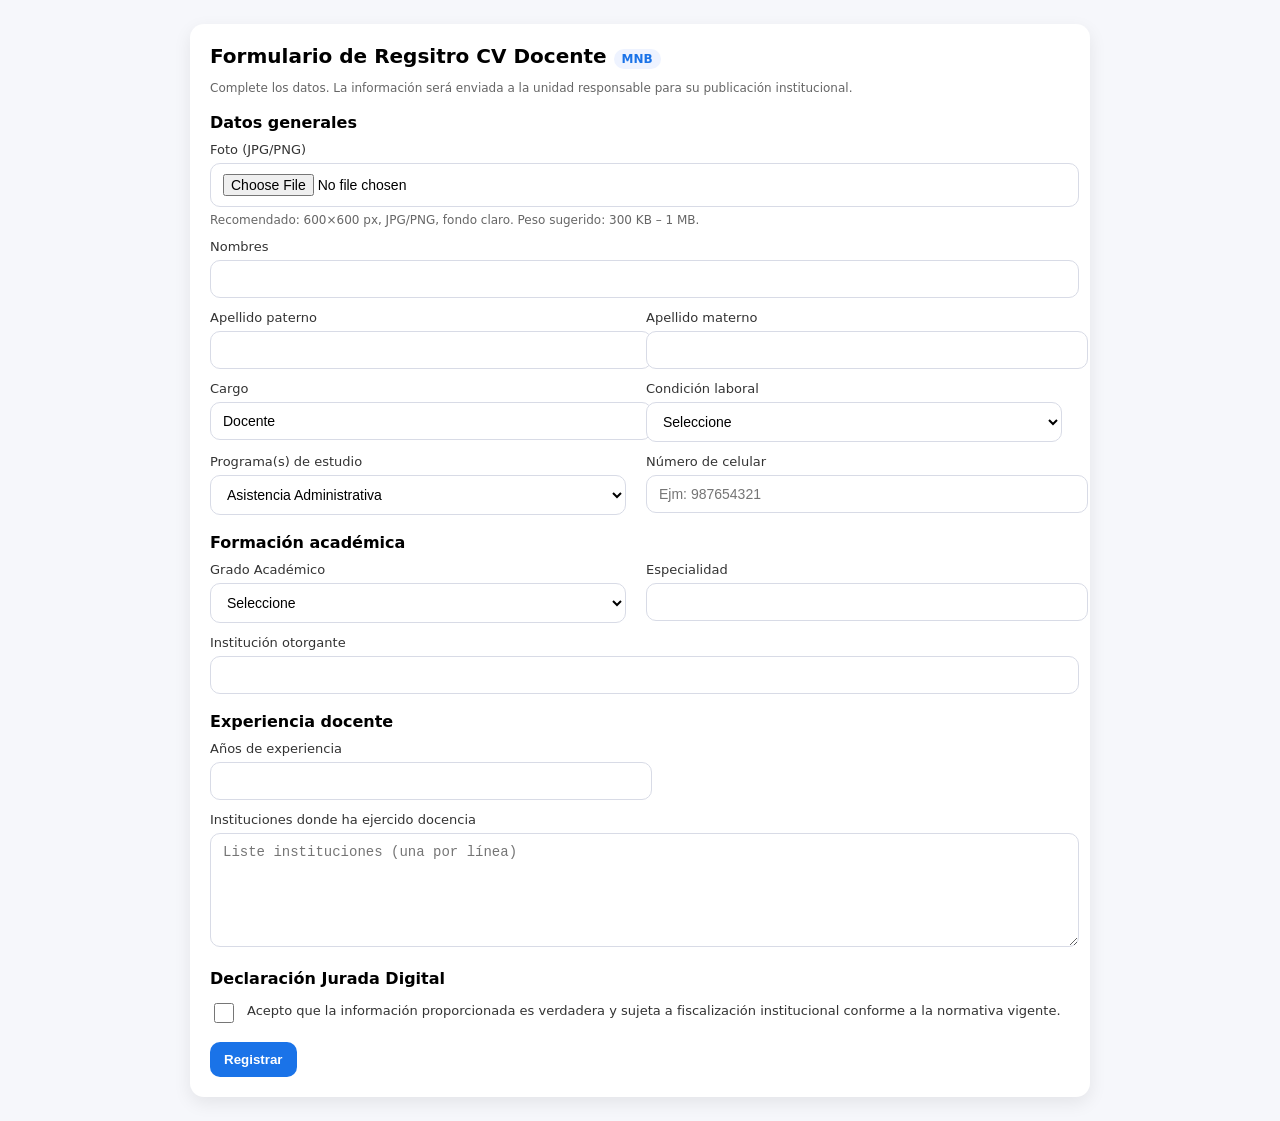
==== index.html @ 419540dc "Update index.html" ====
<!doctype html>
<html lang="es">
<head>
  <meta charset="utf-8" />
  <meta name="viewport" content="width=device-width, initial-scale=1" />
  <title>Registro CV Docente MNB</title>
  <link rel="stylesheet" href="style.css">
  <script src="scripts.js" defer></script>
</head>
<body>
  <div class="card">
    <h1>Formulario de Regsitro CV Docente <span class="badge">MNB</span></h1>
    <p class="hint">Complete los datos. La información será enviada a la unidad responsable para su publicación institucional.</p>

    <form id="cvForm">
      <h2>Datos generales</h2>
      <div class="grid">
        <div class="full">
          <label for="foto">Foto (JPG/PNG)</label>
          <input id="foto" name="foto" type="file" accept="image/jpeg,image/png" />
          <div class="hint">
            Recomendado: 600×600 px, JPG/PNG, fondo claro. Peso sugerido: 300 KB – 1 MB.
          </div>
          <div class="preview" id="previewWrap" style="display:none;">
            <img id="previewImg" alt="Vista previa" />
            <div>
              <div id="previewMeta" class="hint"></div>
            </div>
          </div>
        </div>

        <div class="full">
          <label for="nombreCompleto">Nombres</label>
          <input id="nombreCompleto" name="nombreCompleto" type="text" required />
        </div>

        <div>
          <label for="apellidoPaterno">Apellido paterno</label>
          <input id="apellidoPaterno" name="apellidoPaterno" type="text" required>
        </div>

        <div>
          <label for="apellidoMaterno">Apellido materno</label>
          <input id="apellidoMaterno" name="apellidoMaterno" type="text" required>
        </div>

        <div>
          <label for="cargo">Cargo</label>
          <input id="cargo" name="cargo" type="text" value="Docente" required />
        </div>

        <div>
          <label for="condicionLaboral">Condición laboral</label>
          <select id="condicionLaboral" name="condicionLaboral" required>
            <option value="">Seleccione</option>
            <option value="Nombrado">Nombrado</option>
            <option value="Contratado">Contratado</option>
          </select>
        </div>
      
        <div>
          <label for="programas">Programa(s) de estudio</label>
          <select id="programas" name="programas" required>
            <option value="Asistencia Administrativa">Asistencia Administrativa</option>
            <option value="Contabilidad">Contabilidad</option>
            <option value="Desarrollo de Sistemas de Información">Desarrollo de Sistemas de Información</option>
            <option value="Enfermera Técnica">Enfermera Técnica</option>
            <option value="Explotación Minera">Explotación Minera</option>
            <option value="Laboratorio Clínico y Anatomía Patológica">Laboratorio Clínico y Anatomía Patológica</option>
            <option value="Mecánica de Producción Industrial">Mecánica de Producción Industrial</option>
            <option value="Mecatrónica Automotriz">Mecatrónica Automotriz</option>
            <option value="Prótesis Dental">Prótesis Dental</option>
            <option value="Empleabilidad">Prótesis Dental</option>
          </select>
        </div>

        <div>
          <label for="celular">Número de celular</label>
          <input id="celular" name="celular" type="tel" 
                placeholder="Ejm: 987654321"
                pattern="[0-9]{9}" 
                required>
        </div>

      </div>

      <h2>Formación académica</h2>
      <div class="grid">
        <div>
          <label for="gradoTitulo">Grado Académico</label>
          <select id="gradoTitulo" name="gradoTitulo" required>
            <option value="">Seleccione</option>
            <option value="Nombrado">Doctor</option>
            <option value="Contratado">Maestría</option>
            <option value="Contratado">Titulado / Profesional</option>
            <option value="Contratado">Bachiller</option>
            <option value="Contratado">Titulo de Profesor</option>            
            <option value="Contratado">Técnico Profesional</option>
            <option value="Contratado">Segunda Especialidad</option>
          </select>
        </div>

        <div>
          <label for="especialidad">Especialidad</label>
          <input id="especialidad" name="especialidad" type="text" required />
        </div>

        <div class="full">
          <label for="institucionOtorgante">Institución otorgante</label>
          <input id="institucionOtorgante" name="institucionOtorgante" type="text" required />
        </div>
      </div>

      <h2>Experiencia docente</h2>
      <div class="grid">
        <div>
          <label for="aniosExperiencia">Años de experiencia</label>
          <input id="aniosExperiencia" name="aniosExperiencia" type="number" min="0" max="60" required />
        </div>

        <div class="full">
          <label for="institucionesDocencia">Instituciones donde ha ejercido docencia</label>
          <textarea id="institucionesDocencia" name="institucionesDocencia" placeholder="Liste instituciones (una por línea)" required></textarea>
        </div>
      </div>

      <h2>Declaración Jurada Digital</h2>

      <div class="declaracion-wrap">
        <input type="checkbox" id="declaracionJurada" required>
        <label for="declaracionJurada">
          Acepto que la información proporcionada es verdadera y sujeta a fiscalización institucional conforme a la normativa vigente.
        </label>
      </div>
      <div class="actions">
        <button id="sendBtn" type="submit">Registrar</button>
        <span class="status" id="status"></span>
      </div>
    </form>

  </div>
---- style.css ----
body { font-family: system-ui, Arial, sans-serif; background:#f6f7fb; margin:0; padding:24px; box-sizing: border-box;}
    .card { max-width: 860px; margin: 0 auto; background:#fff; border-radius:14px; padding:20px; box-shadow:0 6px 18px rgba(0,0,0,.08); }
    h1 { font-size: 20px; margin:0 0 12px; }
    h2 { font-size: 16px; margin:18px 0 10px; }
    .grid { display:grid; grid-template-columns: 1fr 1fr; gap:12px; }
    label { display:block; font-size:13px; margin:0 0 6px; color:#333; }
    input, select, textarea {
      width:98%; padding:10px 12px; border:1px solid #d8dbe6; border-radius:10px;
      font-size:14px; background:#fff;
    }
    textarea { min-height: 92px; resize: vertical; }
    .hint { font-size:12px; color:#666; margin-top:6px; }
    .declaracion-wrap {   display: flex; align-items: center; gap: 10px; margin-top: 12px; font-size: 14px; }
    .declaracion-wrap input[type="checkbox"] { width: 20px; height: 20px; cursor: pointer; }
    .actions { margin-top:16px; display:flex; gap:10px; align-items:center; }
    button {
      border:0; padding:10px 14px; border-radius:10px; cursor:pointer; font-weight:600;
      background:#1a73e8; color:#fff;
    }
    button:disabled { opacity:.6; cursor:not-allowed; }
    .status { font-size:13px; }
    .full { grid-column: 1 / -1; }
    .preview { display:flex; gap:12px; align-items:center; margin-top:8px; }
    .preview img { width:64px; height:64px; border-radius:12px; object-fit:cover; border:1px solid #e3e6f1; }
    .badge { display:inline-block; padding:3px 8px; border-radius:999px; background:#eef3ff; color:#1a73e8; font-size:12px; }
    @media (max-width: 720px) { .grid { grid-template-columns: 1fr; } }
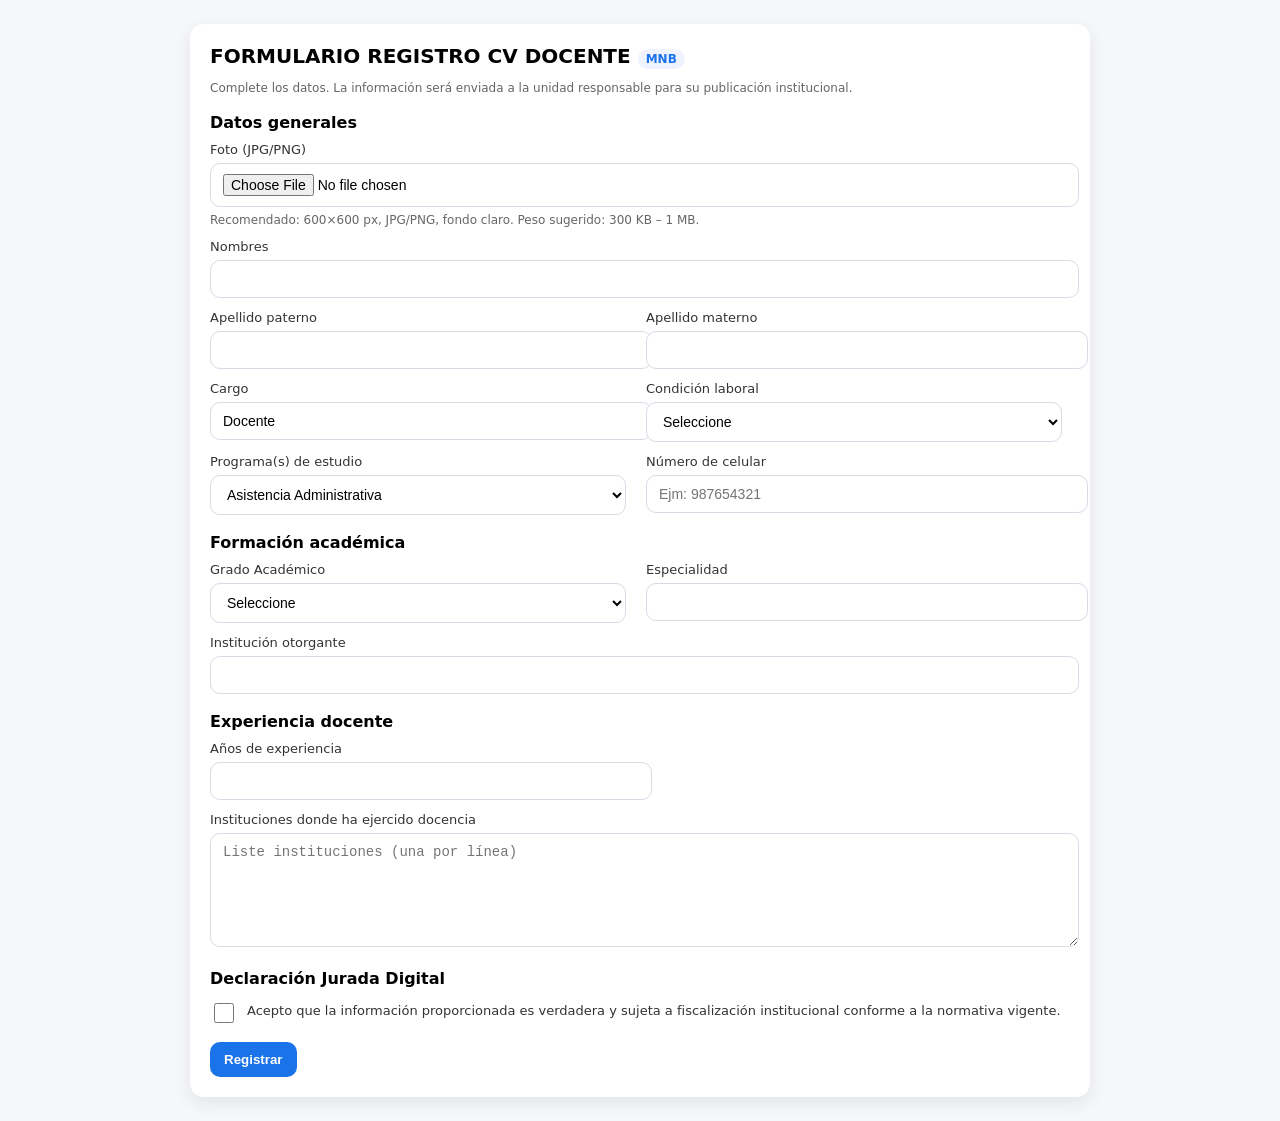
==== commit e1487b89: "Update index.html" ====
--- a/index.html
+++ b/index.html
@@ -9,7 +9,7 @@
 </head>
 <body>
   <div class="card">
-    <h1>Formulario de Regsitro CV Docente <span class="badge">MNB</span></h1>
+    <h1>FORMULARIO REGISTRO CV DOCENTE <span class="badge">MNB</span></h1>
     <p class="hint">Complete los datos. La información será enviada a la unidad responsable para su publicación institucional.</p>
 
     <form id="cvForm">
@@ -144,3 +144,4 @@
 
 
 
+
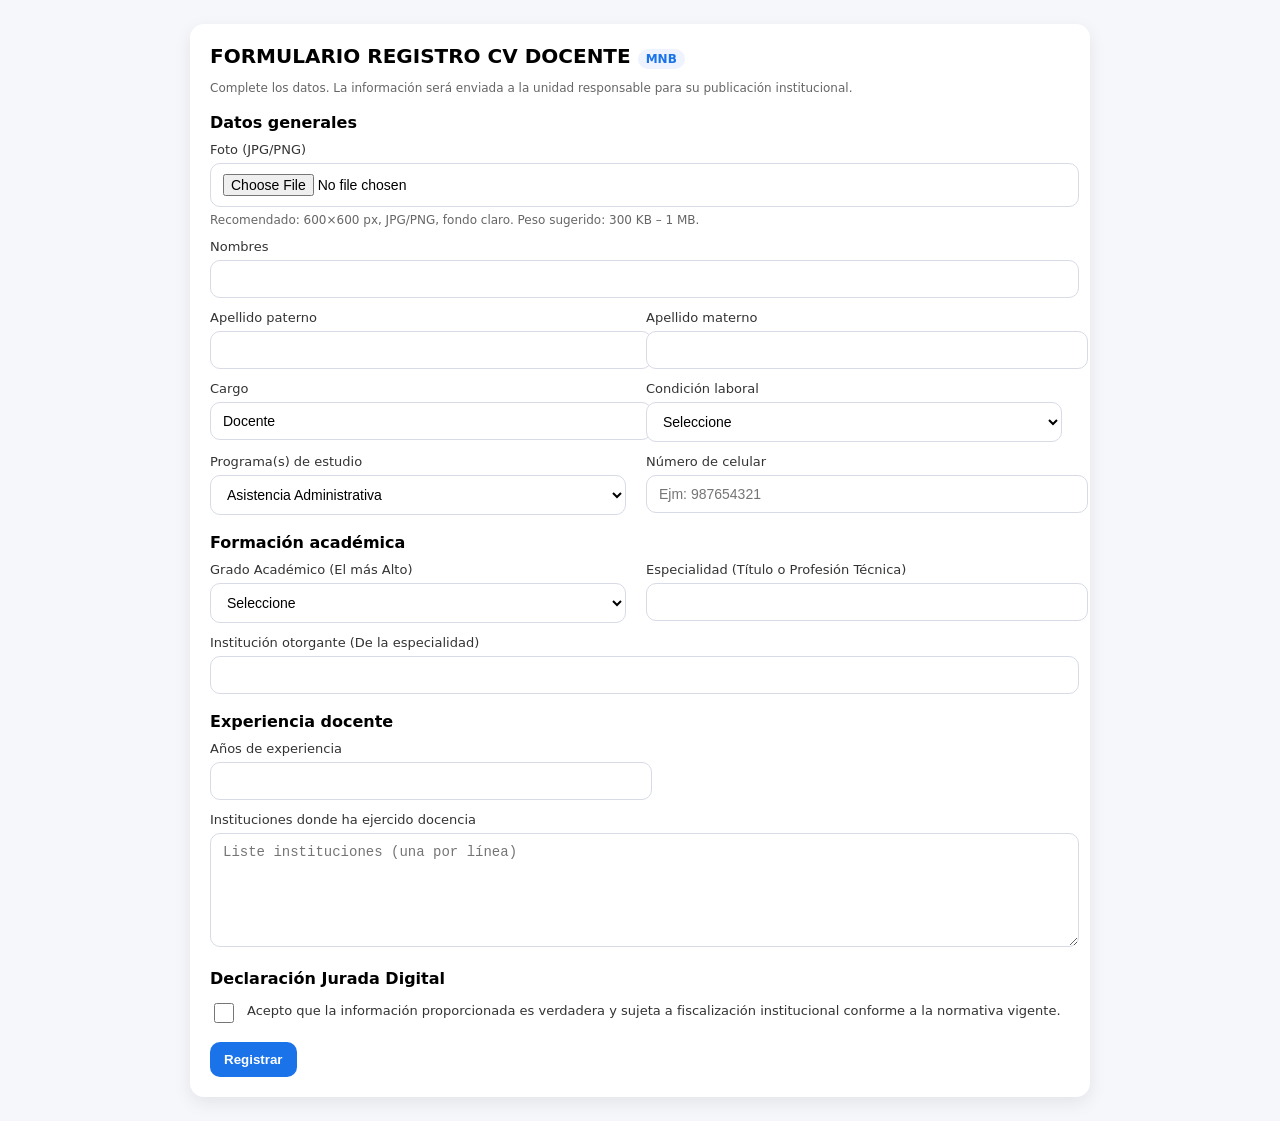
==== commit 7023288f: "Update index.html" ====
--- a/index.html
+++ b/index.html
@@ -70,7 +70,7 @@
             <option value="Mecánica de Producción Industrial">Mecánica de Producción Industrial</option>
             <option value="Mecatrónica Automotriz">Mecatrónica Automotriz</option>
             <option value="Prótesis Dental">Prótesis Dental</option>
-            <option value="Empleabilidad">Prótesis Dental</option>
+            <option value="Empleabilidad">Empleabilidad</option>
           </select>
         </div>
 
@@ -87,26 +87,26 @@
       <h2>Formación académica</h2>
       <div class="grid">
         <div>
-          <label for="gradoTitulo">Grado Académico</label>
+          <label for="gradoTitulo">Grado Académico (El más Alto)</label>
           <select id="gradoTitulo" name="gradoTitulo" required>
             <option value="">Seleccione</option>
-            <option value="Nombrado">Doctor</option>
-            <option value="Contratado">Maestría</option>
-            <option value="Contratado">Titulado / Profesional</option>
-            <option value="Contratado">Bachiller</option>
-            <option value="Contratado">Titulo de Profesor</option>            
-            <option value="Contratado">Técnico Profesional</option>
-            <option value="Contratado">Segunda Especialidad</option>
+            <option value="Doctor">Doctor</option>
+            <option value="Maestría">Maestría</option>
+            <option value="Titulado / Profesional">Titulado / Profesional</option>
+            <option value="Bachiller">Bachiller</option>
+            <option value="Titulo de Profesor">Titulo de Profesor</option>            
+            <option value="Técnico Profesional">Técnico Profesional</option>
+            <option value="Segunda Especialidad">Segunda Especialidad</option>
           </select>
         </div>
 
         <div>
-          <label for="especialidad">Especialidad</label>
+          <label for="especialidad">Especialidad (Título o Profesión Técnica)</label>
           <input id="especialidad" name="especialidad" type="text" required />
         </div>
 
         <div class="full">
-          <label for="institucionOtorgante">Institución otorgante</label>
+          <label for="institucionOtorgante">Institución otorgante (De la especialidad)</label>
           <input id="institucionOtorgante" name="institucionOtorgante" type="text" required />
         </div>
       </div>
@@ -145,3 +145,7 @@
 
 
 
+
+
+
+
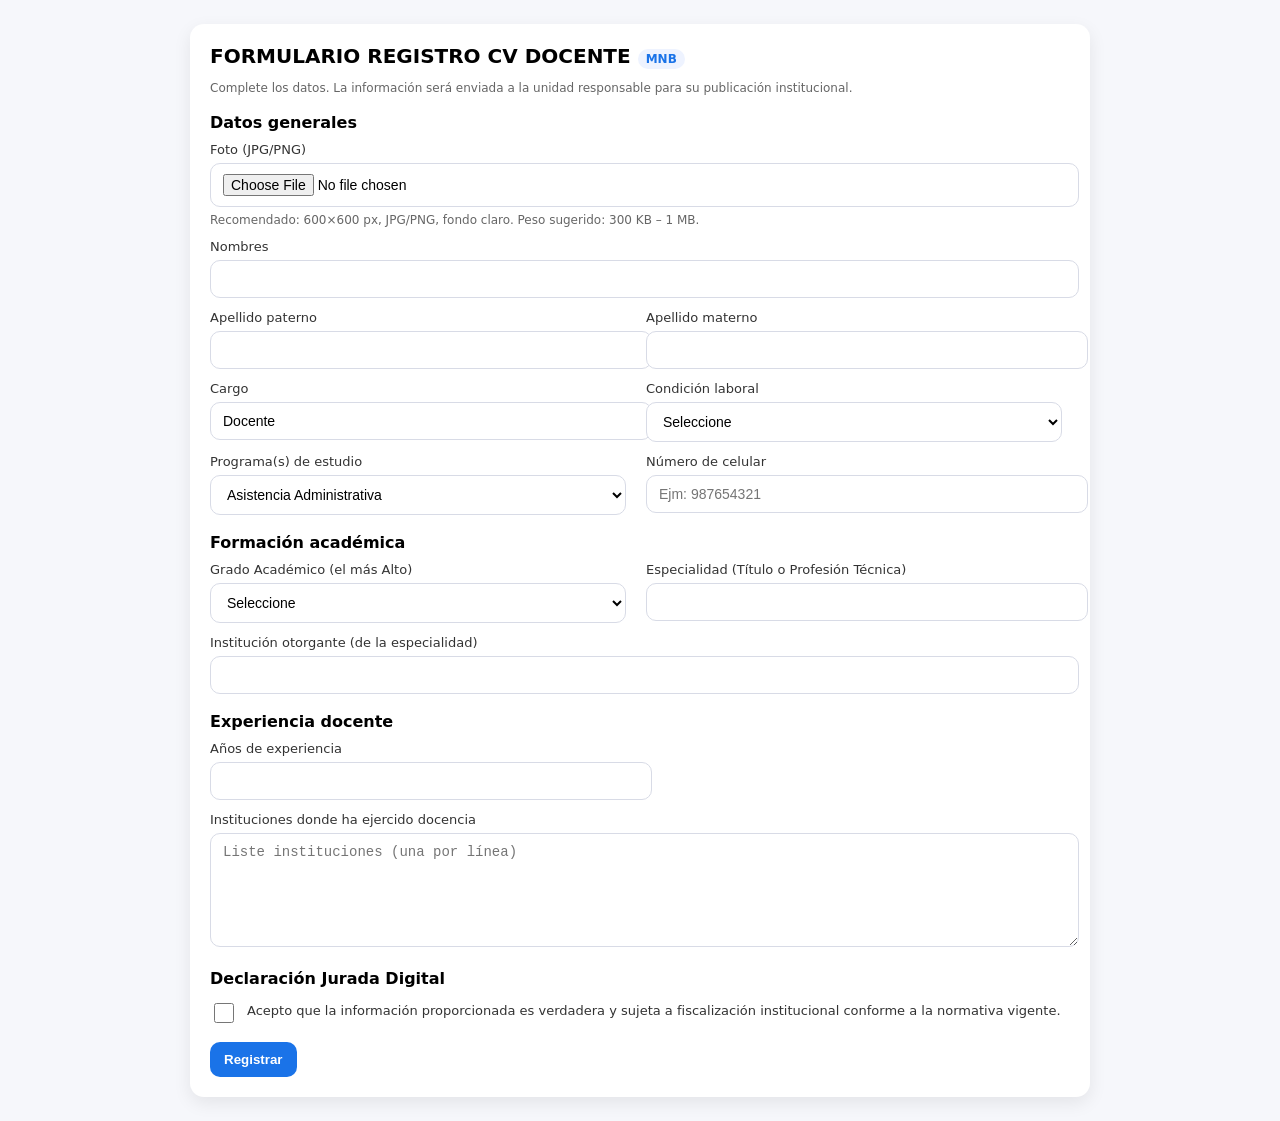
==== commit 37d16ff9: "Update index.html" ====
--- a/index.html
+++ b/index.html
@@ -87,7 +87,7 @@
       <h2>Formación académica</h2>
       <div class="grid">
         <div>
-          <label for="gradoTitulo">Grado Académico (El más Alto)</label>
+          <label for="gradoTitulo">Grado Académico (el más Alto)</label>
           <select id="gradoTitulo" name="gradoTitulo" required>
             <option value="">Seleccione</option>
             <option value="Doctor">Doctor</option>
@@ -106,7 +106,7 @@
         </div>
 
         <div class="full">
-          <label for="institucionOtorgante">Institución otorgante (De la especialidad)</label>
+          <label for="institucionOtorgante">Institución otorgante (de la especialidad)</label>
           <input id="institucionOtorgante" name="institucionOtorgante" type="text" required />
         </div>
       </div>
